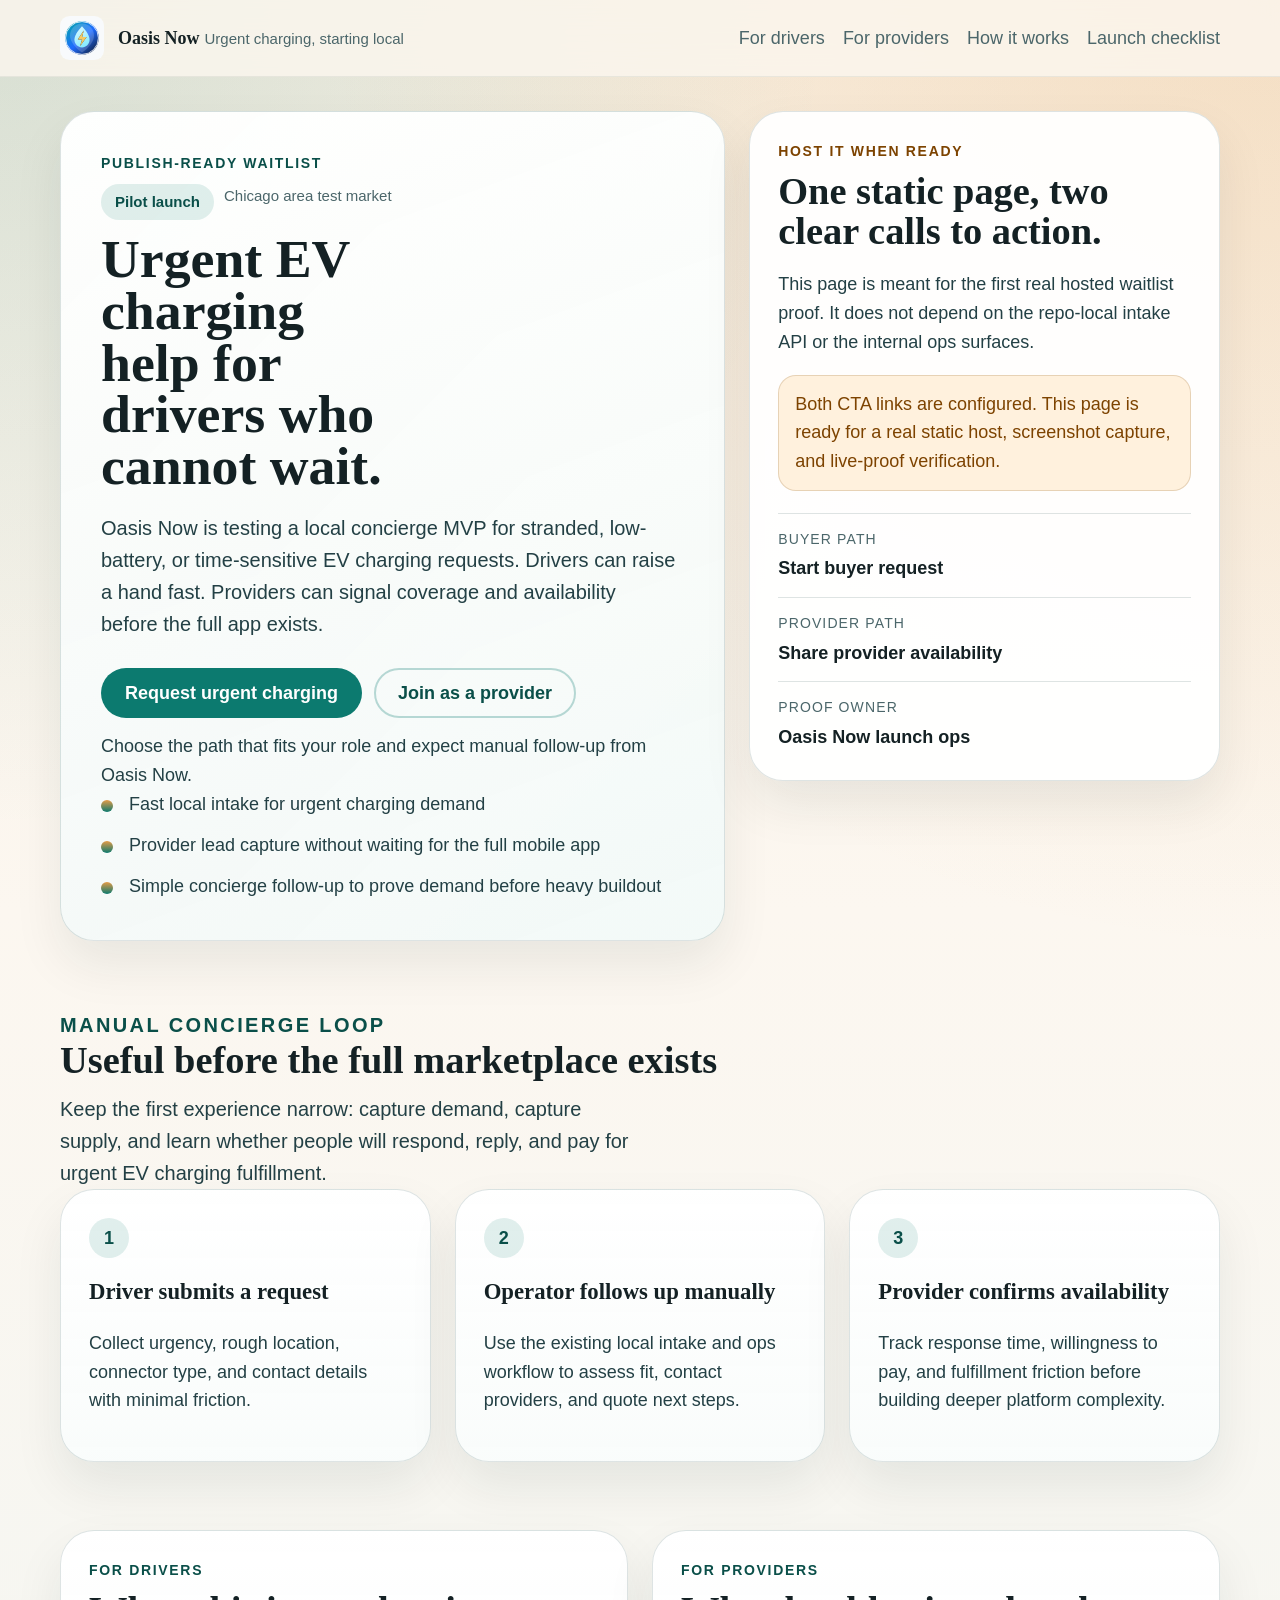
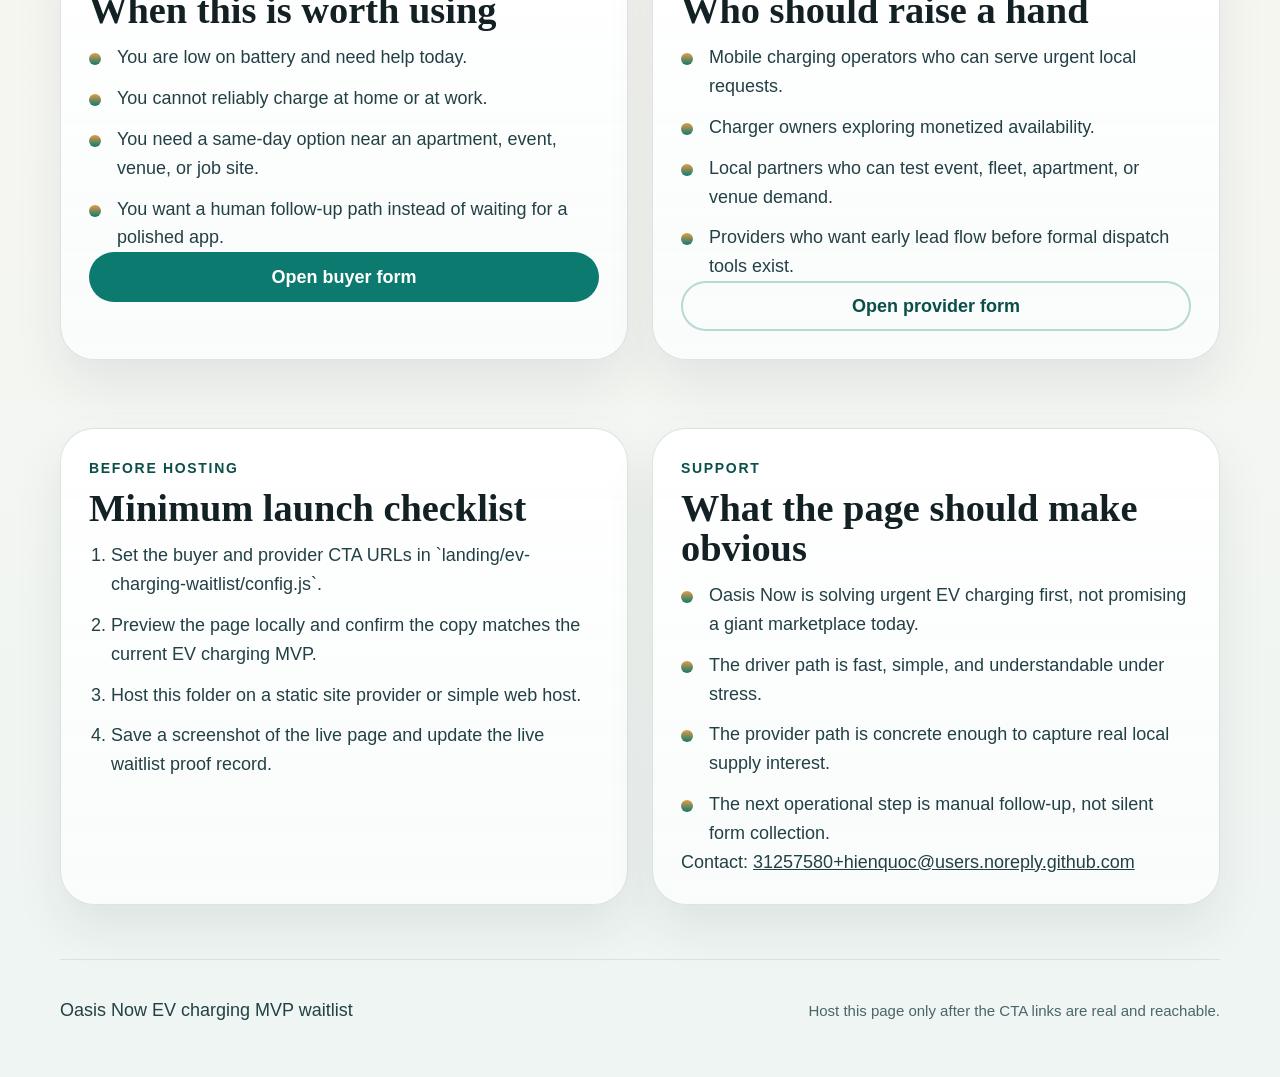
==== landing/ev-charging-waitlist/index.html @ 2e709732 "Publish temporary Oasis Now waitlist" ====
<!doctype html>
<html lang="en">
  <head>
    <meta charset="utf-8">
    <meta name="viewport" content="width=device-width, initial-scale=1">
    <title>Oasis Now | Urgent EV Charging Waitlist</title>
    <meta
      name="description"
      content="Static EV charging waitlist landing page for Oasis Now buyer demand and provider lead capture."
    >
    <link rel="stylesheet" href="./styles.css">
    <script src="./config.js"></script>
  </head>
  <body>
    <a class="skip-link" href="#main">Skip to content</a>
    <header class="site-header">
      <div class="container topbar">
        <a class="brand" href="#hero" aria-label="Oasis Now home">
          <img
            src="../../assets/brand/oasis-now-logo.svg"
            alt="Oasis Now"
            width="44"
            height="44"
          >
          <div>
            <strong>Oasis Now</strong>
            <span>Urgent charging, starting local</span>
          </div>
        </a>
        <nav class="topnav" aria-label="Primary">
          <a href="#buyers">For drivers</a>
          <a href="#providers">For providers</a>
          <a href="#how-it-works">How it works</a>
          <a href="#launch-checklist">Launch checklist</a>
        </nav>
      </div>
    </header>

    <main id="main">
      <section class="hero" id="hero">
        <div class="container hero-grid">
          <div class="hero-copy">
            <p class="eyebrow">Publish-ready waitlist</p>
            <div class="status-row">
              <span class="status-pill" data-config-text="pageModeLabel">Draft mode</span>
              <span class="status-note" data-config-text="marketLabel">Your launch market</span>
            </div>
            <h1>Urgent EV charging help for drivers who cannot wait.</h1>
            <p class="lede">
              Oasis Now is testing a local concierge MVP for stranded, low-battery,
              or time-sensitive EV charging requests. Drivers can raise a hand fast.
              Providers can signal coverage and availability before the full app exists.
            </p>
            <div class="hero-actions">
              <a class="button primary" data-config-link="buyerCtaUrl" href="#launch-checklist">
                Request urgent charging
              </a>
              <a class="button secondary" data-config-link="providerCtaUrl" href="#launch-checklist">
                Join as a provider
              </a>
            </div>
            <p class="helper" data-config-text="ctaHelper">
              Add buyer and provider links in `config.js` before hosting this page.
            </p>
            <ul class="signal-list" aria-label="Launch value">
              <li>Fast local intake for urgent charging demand</li>
              <li>Provider lead capture without waiting for the full mobile app</li>
              <li>Simple concierge follow-up to prove demand before heavy buildout</li>
            </ul>
          </div>

          <aside class="hero-panel" aria-label="Launch readiness">
            <p class="panel-label">Host it when ready</p>
            <h2>One static page, two clear calls to action.</h2>
            <p>
              This page is meant for the first real hosted waitlist proof. It does
              not depend on the repo-local intake API or the internal ops surfaces.
            </p>
            <div class="notice" data-config-status></div>
            <dl class="mini-stats">
              <div>
                <dt>Buyer path</dt>
                <dd data-config-text="buyerCtaLabel">External buyer waitlist or request form</dd>
              </div>
              <div>
                <dt>Provider path</dt>
                <dd data-config-text="providerCtaLabel">External provider interest form</dd>
              </div>
              <div>
                <dt>Proof owner</dt>
                <dd data-config-text="ownerLabel">Set owner and evidence after hosting</dd>
              </div>
            </dl>
          </aside>
        </div>
      </section>

      <section class="story-band" id="how-it-works">
        <div class="container">
          <div class="section-heading">
            <p class="eyebrow">Manual concierge loop</p>
            <h2>Useful before the full marketplace exists</h2>
            <p>
              Keep the first experience narrow: capture demand, capture supply,
              and learn whether people will respond, reply, and pay for urgent
              EV charging fulfillment.
            </p>
          </div>
          <div class="card-grid">
            <article class="story-card">
              <span class="step">1</span>
              <h3>Driver submits a request</h3>
              <p>Collect urgency, rough location, connector type, and contact details with minimal friction.</p>
            </article>
            <article class="story-card">
              <span class="step">2</span>
              <h3>Operator follows up manually</h3>
              <p>Use the existing local intake and ops workflow to assess fit, contact providers, and quote next steps.</p>
            </article>
            <article class="story-card">
              <span class="step">3</span>
              <h3>Provider confirms availability</h3>
              <p>Track response time, willingness to pay, and fulfillment friction before building deeper platform complexity.</p>
            </article>
          </div>
        </div>
      </section>

      <section class="audience-shell">
        <div class="container audience-grid">
          <article class="audience-card" id="buyers">
            <p class="eyebrow">For drivers</p>
            <h2>When this is worth using</h2>
            <ul class="check-list">
              <li>You are low on battery and need help today.</li>
              <li>You cannot reliably charge at home or at work.</li>
              <li>You need a same-day option near an apartment, event, venue, or job site.</li>
              <li>You want a human follow-up path instead of waiting for a polished app.</li>
            </ul>
            <a class="button primary wide-button" data-config-link="buyerCtaUrl" href="#launch-checklist">
              Open buyer form
            </a>
          </article>

          <article class="audience-card" id="providers">
            <p class="eyebrow">For providers</p>
            <h2>Who should raise a hand</h2>
            <ul class="check-list">
              <li>Mobile charging operators who can serve urgent local requests.</li>
              <li>Charger owners exploring monetized availability.</li>
              <li>Local partners who can test event, fleet, apartment, or venue demand.</li>
              <li>Providers who want early lead flow before formal dispatch tools exist.</li>
            </ul>
            <a class="button secondary wide-button" data-config-link="providerCtaUrl" href="#launch-checklist">
              Open provider form
            </a>
          </article>
        </div>
      </section>

      <section class="proof-shell" id="launch-checklist">
        <div class="container proof-grid">
          <div class="proof-card">
            <p class="eyebrow">Before hosting</p>
            <h2>Minimum launch checklist</h2>
            <ol class="ordered-list">
              <li>Set the buyer and provider CTA URLs in `landing/ev-charging-waitlist/config.js`.</li>
              <li>Preview the page locally and confirm the copy matches the current EV charging MVP.</li>
              <li>Host this folder on a static site provider or simple web host.</li>
              <li>Save a screenshot of the live page and update the live waitlist proof record.</li>
            </ol>
          </div>
          <div class="proof-card">
            <p class="eyebrow">Support</p>
            <h2>What the page should make obvious</h2>
            <ul class="check-list">
              <li>Oasis Now is solving urgent EV charging first, not promising a giant marketplace today.</li>
              <li>The driver path is fast, simple, and understandable under stress.</li>
              <li>The provider path is concrete enough to capture real local supply interest.</li>
              <li>The next operational step is manual follow-up, not silent form collection.</li>
            </ul>
            <p class="support-line">
              Contact:
              <a data-config-mailto data-config-text="supportEmailText" href="mailto:hello@example.com">hello@example.com</a>
            </p>
          </div>
        </div>
      </section>
    </main>

    <footer class="site-footer">
      <div class="container footer-row">
        <p>Oasis Now EV charging MVP waitlist</p>
        <p class="footer-note">Host this page only after the CTA links are real and reachable.</p>
      </div>
    </footer>

    <script src="./app.js"></script>
  </body>
</html>
---- landing/ev-charging-waitlist/styles.css ----
:root {
  --ink-strong: #142124;
  --ink: #234045;
  --ink-soft: #4b666a;
  --paper: #fbf6ee;
  --panel: rgba(255, 255, 255, 0.94);
  --panel-strong: #fffdf9;
  --line: rgba(25, 64, 69, 0.14);
  --brand: #0c7a6f;
  --brand-deep: #0a4f49;
  --accent: #e59b46;
  --accent-soft: #f7dfbf;
  --warning: #7d4300;
  --warning-bg: #fff1dd;
  --shadow: 0 24px 50px rgba(14, 35, 37, 0.08);
  --radius-xl: 34px;
  --radius-lg: 26px;
  --radius-md: 18px;
  --radius-sm: 12px;
}

*,
*::before,
*::after {
  box-sizing: border-box;
}

html {
  scroll-behavior: smooth;
}

body {
  margin: 0;
  color: var(--ink);
  background:
    radial-gradient(circle at top left, rgba(12, 122, 111, 0.14), transparent 28%),
    radial-gradient(circle at top right, rgba(229, 155, 70, 0.2), transparent 32%),
    linear-gradient(180deg, #f8efe2 0%, #fcf7f0 34%, #eef5f3 100%);
  font-family: "Aptos", "Segoe UI", "Helvetica Neue", sans-serif;
  font-size: 18px;
  line-height: 1.6;
}

img {
  max-width: 100%;
}

a {
  color: inherit;
}

button,
input,
select,
textarea {
  font: inherit;
}

.skip-link {
  position: absolute;
  left: 16px;
  top: 16px;
  transform: translateY(-160%);
  padding: 10px 14px;
  border-radius: 999px;
  background: var(--brand-deep);
  color: #fff;
  z-index: 10;
}

.skip-link:focus {
  transform: translateY(0);
}

.site-header {
  position: sticky;
  top: 0;
  z-index: 5;
  backdrop-filter: blur(18px);
  background: rgba(251, 246, 238, 0.84);
  border-bottom: 1px solid rgba(25, 64, 69, 0.08);
}

.container {
  width: min(1160px, calc(100% - 32px));
  margin: 0 auto;
}

.topbar,
.footer-row {
  display: flex;
  align-items: center;
  justify-content: space-between;
  gap: 16px;
}

.topbar {
  padding: 16px 0;
}

.brand {
  display: inline-flex;
  align-items: center;
  gap: 14px;
  text-decoration: none;
}

.brand strong,
h1,
h2,
h3 {
  font-family: "Iowan Old Style", "Palatino Linotype", Georgia, serif;
  color: var(--ink-strong);
}

.brand span,
.footer-note,
.status-note {
  color: var(--ink-soft);
  font-size: 15px;
}

.topnav {
  display: flex;
  flex-wrap: wrap;
  gap: 10px 18px;
}

.topnav a {
  min-height: 44px;
  display: inline-flex;
  align-items: center;
  text-decoration: none;
  color: var(--ink-soft);
}

.hero,
.story-band,
.audience-shell,
.proof-shell {
  padding: 34px 0;
}

.hero-grid,
.card-grid,
.audience-grid,
.proof-grid {
  display: grid;
  gap: 24px;
}

.hero-grid {
  grid-template-columns: 1.3fr 0.92fr;
  align-items: start;
}

.hero-copy,
.hero-panel,
.story-card,
.audience-card,
.proof-card {
  border: 1px solid var(--line);
  box-shadow: var(--shadow);
  border-radius: var(--radius-xl);
  background: var(--panel);
}

.hero-copy {
  padding: 40px;
  background:
    linear-gradient(160deg, rgba(255, 255, 255, 0.97), rgba(243, 249, 247, 0.94)),
    linear-gradient(135deg, rgba(247, 223, 191, 0.18), rgba(12, 122, 111, 0.08));
}

.hero-panel,
.story-card,
.audience-card,
.proof-card {
  padding: 28px;
}

.eyebrow,
.panel-label {
  margin: 0 0 10px;
  font-size: 14px;
  font-weight: 700;
  letter-spacing: 0.12em;
  text-transform: uppercase;
  color: var(--brand-deep);
}

.panel-label {
  color: var(--warning);
}

.status-row {
  display: flex;
  flex-wrap: wrap;
  gap: 10px;
  margin-bottom: 14px;
}

.status-pill {
  display: inline-flex;
  min-height: 36px;
  align-items: center;
  padding: 0 14px;
  border-radius: 999px;
  background: rgba(12, 122, 111, 0.12);
  color: var(--brand-deep);
  font-size: 15px;
  font-weight: 700;
}

h1 {
  margin: 0;
  max-width: 11ch;
  font-size: clamp(2.6rem, 4.2vw, 4.8rem);
  line-height: 0.96;
}

h2 {
  margin: 0 0 12px;
  font-size: clamp(2rem, 3vw, 3rem);
  line-height: 1.04;
}

h3 {
  margin: 0 0 8px;
  font-size: 1.42rem;
}

.lede,
.section-heading p {
  max-width: 36rem;
  font-size: 20px;
}

.section-heading p {
  margin: 0;
}

.hero-actions {
  display: flex;
  flex-wrap: wrap;
  gap: 12px;
  margin: 28px 0 14px;
}

.button {
  display: inline-flex;
  min-height: 50px;
  align-items: center;
  justify-content: center;
  border-radius: 999px;
  border: 2px solid transparent;
  padding: 0 22px;
  font-weight: 700;
  text-align: center;
  text-decoration: none;
  transition: transform 140ms ease, background-color 140ms ease, border-color 140ms ease;
}

.button:hover,
.button:focus-visible {
  transform: translateY(-1px);
}

.button.primary {
  background: var(--brand);
  color: #fff;
}

.button.primary:hover,
.button.primary:focus-visible {
  background: var(--brand-deep);
}

.button.secondary {
  background: transparent;
  border-color: rgba(12, 122, 111, 0.28);
  color: var(--brand-deep);
}

.button.secondary:hover,
.button.secondary:focus-visible {
  border-color: rgba(10, 79, 73, 0.54);
  background: rgba(12, 122, 111, 0.06);
}

.button[aria-disabled="true"] {
  opacity: 0.55;
  pointer-events: none;
}

.wide-button {
  width: 100%;
}

.helper,
.support-line {
  margin: 0;
}

.signal-list,
.check-list,
.ordered-list,
.mini-stats {
  margin: 0;
  padding: 0;
}

.signal-list,
.check-list,
.ordered-list {
  display: grid;
  gap: 12px;
}

.signal-list,
.check-list {
  list-style: none;
}

.signal-list li,
.check-list li {
  position: relative;
  padding-left: 28px;
}

.signal-list li::before,
.check-list li::before {
  content: "";
  position: absolute;
  left: 0;
  top: 0.55em;
  width: 12px;
  height: 12px;
  border-radius: 999px;
  background: linear-gradient(180deg, var(--accent), var(--brand));
}

.ordered-list {
  padding-left: 22px;
}

.notice {
  min-height: 56px;
  margin: 18px 0 22px;
  padding: 14px 16px;
  border-radius: var(--radius-md);
  border: 1px solid rgba(125, 67, 0, 0.18);
  background: var(--warning-bg);
  color: var(--warning);
}

.mini-stats {
  display: grid;
  gap: 14px;
}

.mini-stats div {
  padding-top: 14px;
  border-top: 1px solid var(--line);
}

.mini-stats dt {
  margin-bottom: 4px;
  color: var(--ink-soft);
  font-size: 14px;
  text-transform: uppercase;
  letter-spacing: 0.08em;
}

.mini-stats dd {
  margin: 0;
  color: var(--ink-strong);
  font-weight: 600;
}

.card-grid,
.audience-grid,
.proof-grid {
  grid-template-columns: repeat(3, minmax(0, 1fr));
}

.audience-grid,
.proof-grid {
  grid-template-columns: repeat(2, minmax(0, 1fr));
}

.story-card,
.audience-card,
.proof-card {
  background: linear-gradient(180deg, rgba(255, 255, 255, 0.98), rgba(249, 252, 251, 0.94));
}

.step {
  display: inline-flex;
  width: 40px;
  height: 40px;
  align-items: center;
  justify-content: center;
  border-radius: 999px;
  margin-bottom: 16px;
  background: rgba(12, 122, 111, 0.12);
  color: var(--brand-deep);
  font-weight: 800;
}

.site-footer {
  padding: 20px 0 34px;
}

.footer-row {
  border-top: 1px solid rgba(25, 64, 69, 0.1);
  padding-top: 18px;
}

@media (max-width: 980px) {
  .hero-grid,
  .card-grid,
  .audience-grid,
  .proof-grid {
    grid-template-columns: 1fr;
  }

  .hero-copy {
    padding: 32px 24px;
  }
}

@media (max-width: 720px) {
  body {
    font-size: 17px;
  }

  .topbar,
  .footer-row {
    align-items: flex-start;
    flex-direction: column;
  }

  .hero,
  .story-band,
  .audience-shell,
  .proof-shell {
    padding: 24px 0;
  }

  h1 {
    font-size: clamp(2.3rem, 9vw, 3.4rem);
  }

  h2 {
    font-size: clamp(1.8rem, 7vw, 2.5rem);
  }

  .lede,
  .section-heading p {
    font-size: 18px;
  }

  .button,
  .topnav a {
    width: 100%;
  }
}

@media (prefers-reduced-motion: reduce) {
  html {
    scroll-behavior: auto;
  }

  .button {
    transition: none;
  }
}
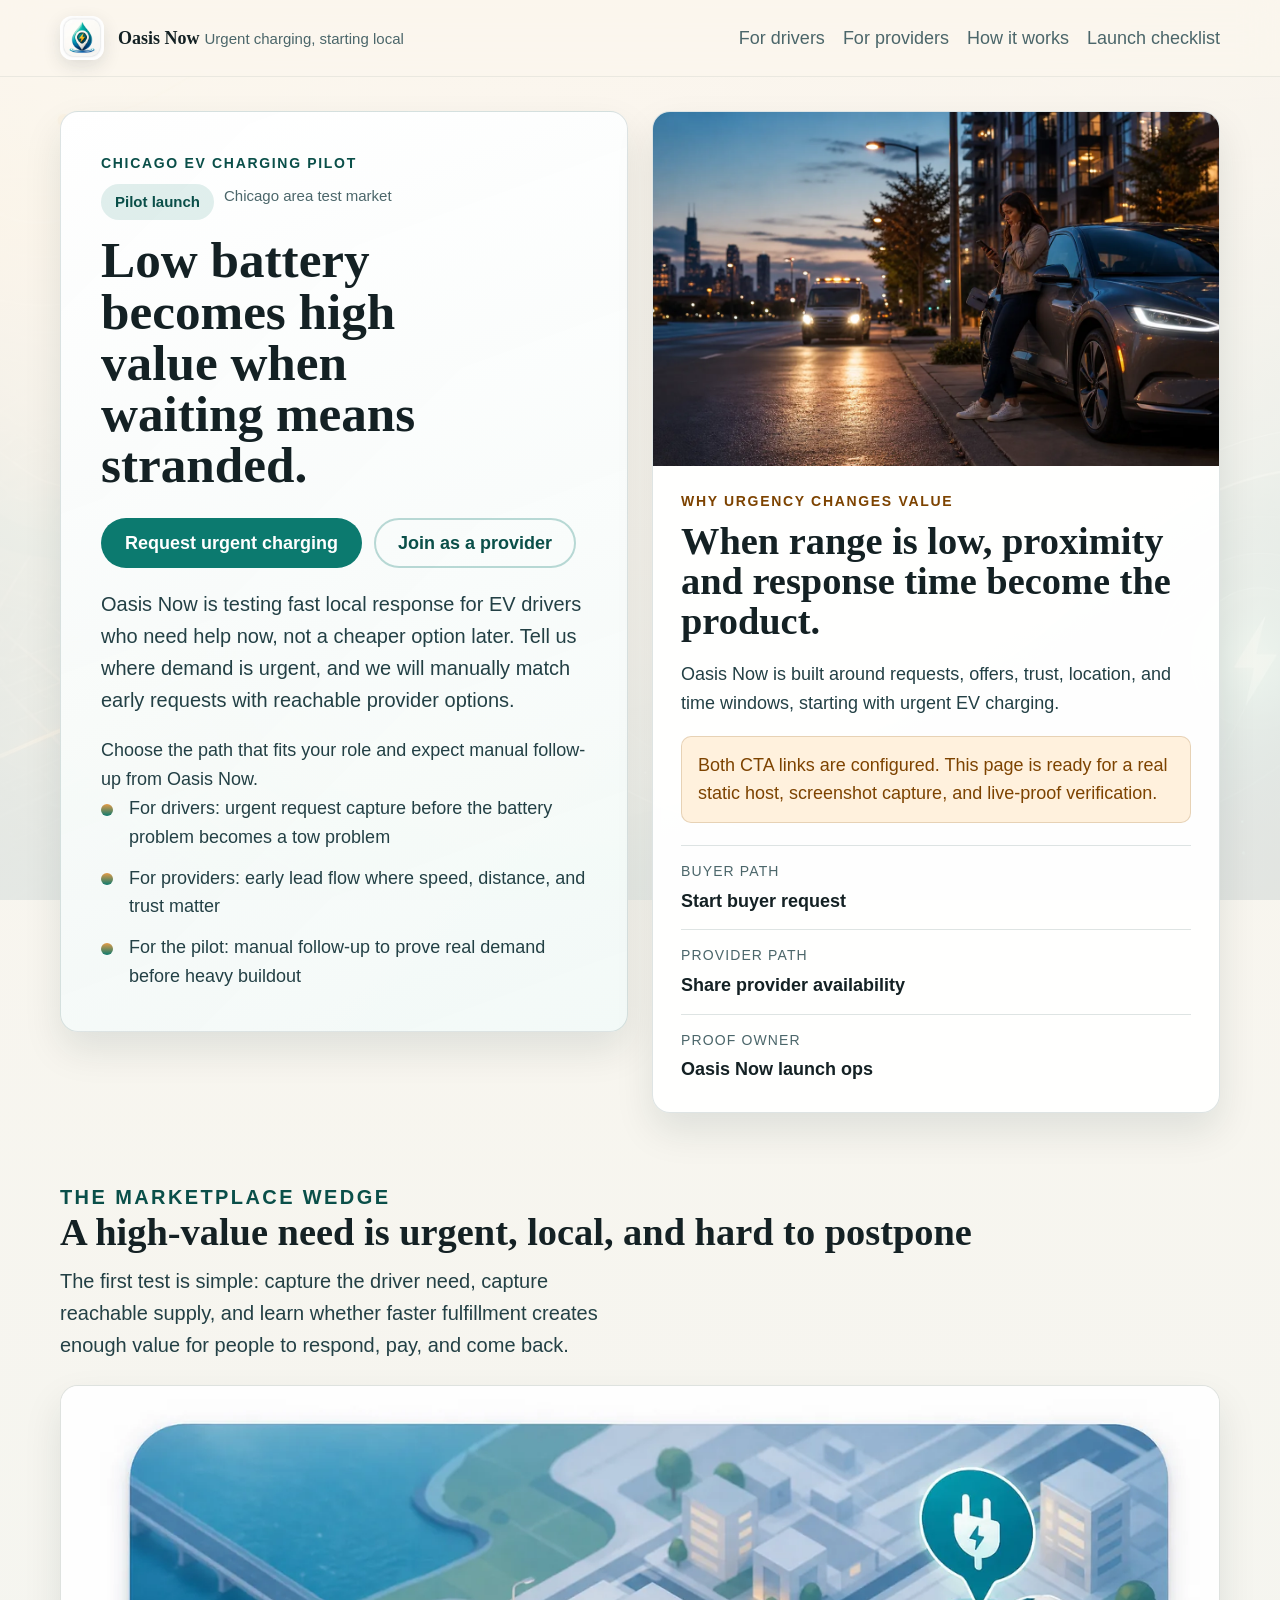
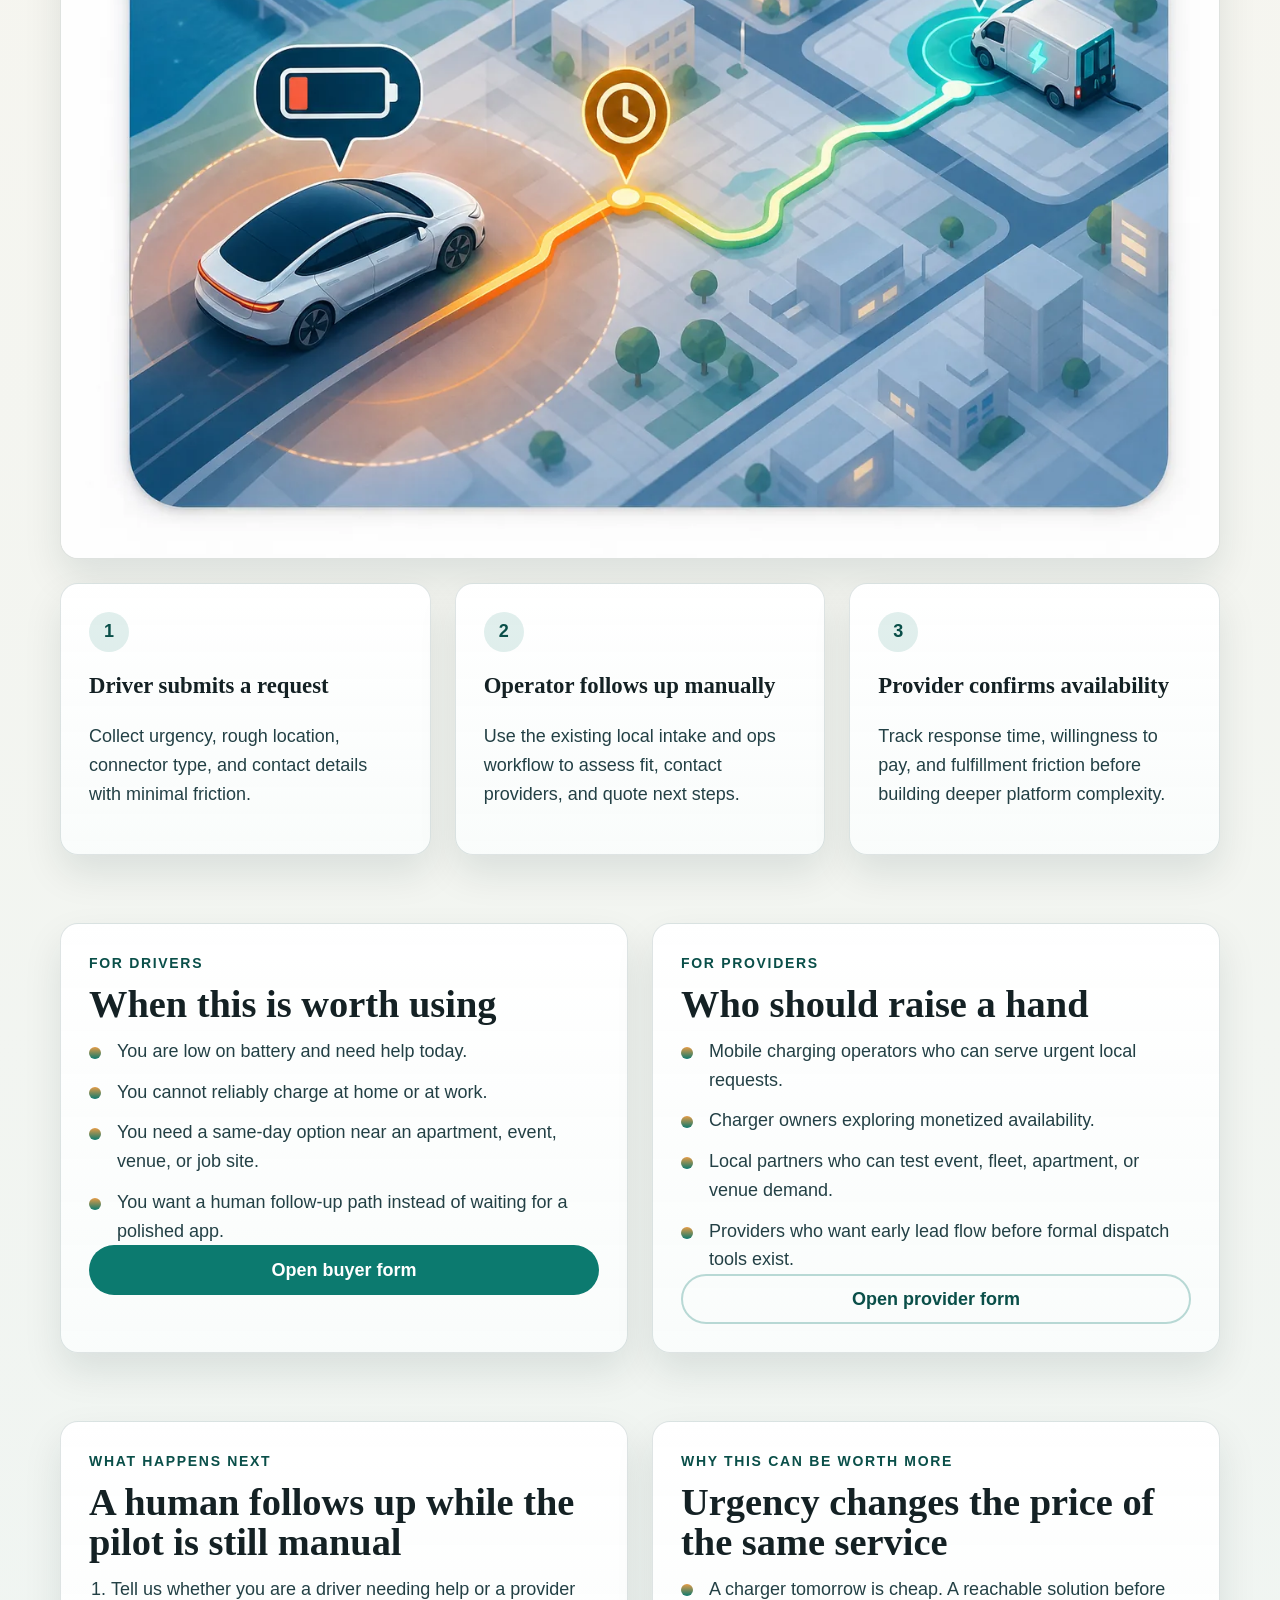
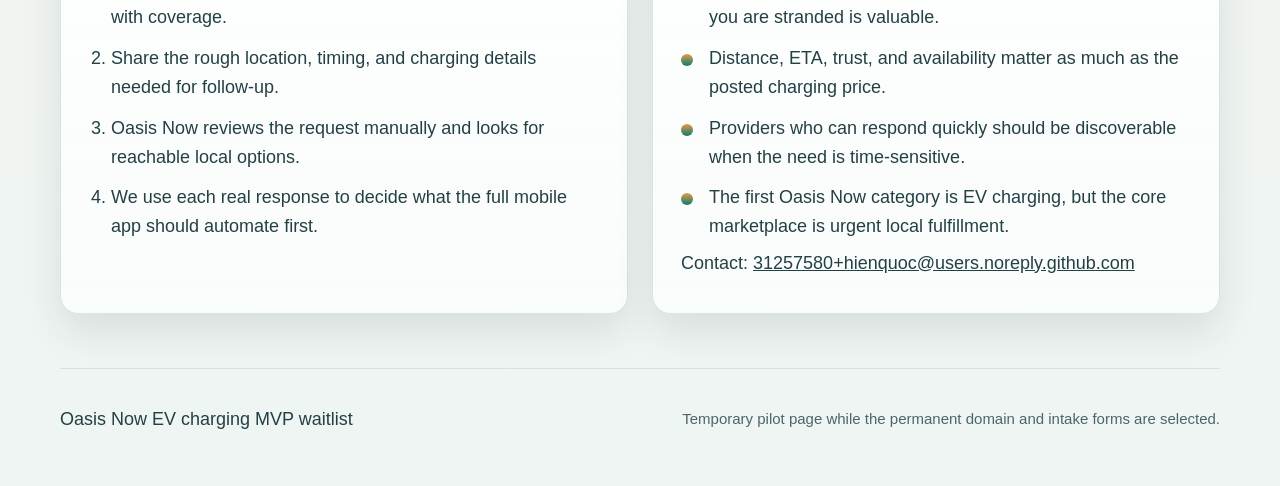
==== commit 2f4969ea: "Improve waitlist visual design and mobile UX" ====
--- a/landing/ev-charging-waitlist/index.html
+++ b/landing/ev-charging-waitlist/index.html
@@ -17,7 +17,7 @@
       <div class="container topbar">
         <a class="brand" href="#hero" aria-label="Oasis Now home">
           <img
-            src="../../assets/brand/oasis-now-logo.svg"
+            src="../../assets/waitlist/oasis-now-trust-mark.webp"
             alt="Oasis Now"
             width="44"
             height="44"
@@ -40,17 +40,20 @@
       <section class="hero" id="hero">
         <div class="container hero-grid">
           <div class="hero-copy">
-            <p class="eyebrow">Publish-ready waitlist</p>
+            <p class="eyebrow">Chicago EV charging pilot</p>
             <div class="status-row">
               <span class="status-pill" data-config-text="pageModeLabel">Draft mode</span>
               <span class="status-note" data-config-text="marketLabel">Your launch market</span>
             </div>
-            <h1>Urgent EV charging help for drivers who cannot wait.</h1>
-            <p class="lede">
-              Oasis Now is testing a local concierge MVP for stranded, low-battery,
-              or time-sensitive EV charging requests. Drivers can raise a hand fast.
-              Providers can signal coverage and availability before the full app exists.
-            </p>
+            <figure class="mobile-hero-visual">
+              <img
+                src="../../assets/waitlist/urgent-ev-hero.webp"
+                alt="EV driver near a low-battery vehicle as mobile charging help approaches at dusk"
+                width="1600"
+                height="800"
+              >
+            </figure>
+            <h1>Low battery becomes high value when waiting means stranded.</h1>
             <div class="hero-actions">
               <a class="button primary" data-config-link="buyerCtaUrl" href="#launch-checklist">
                 Request urgent charging
@@ -59,22 +62,34 @@
                 Join as a provider
               </a>
             </div>
+            <p class="lede">
+              Oasis Now is testing fast local response for EV drivers who need help
+              now, not a cheaper option later. Tell us where demand is urgent, and
+              we will manually match early requests with reachable provider options.
+            </p>
             <p class="helper" data-config-text="ctaHelper">
               Add buyer and provider links in `config.js` before hosting this page.
             </p>
             <ul class="signal-list" aria-label="Launch value">
-              <li>Fast local intake for urgent charging demand</li>
-              <li>Provider lead capture without waiting for the full mobile app</li>
-              <li>Simple concierge follow-up to prove demand before heavy buildout</li>
-            </ul>
-          </div>
-
-          <aside class="hero-panel" aria-label="Launch readiness">
-            <p class="panel-label">Host it when ready</p>
-            <h2>One static page, two clear calls to action.</h2>
+              <li>For drivers: urgent request capture before the battery problem becomes a tow problem</li>
+              <li>For providers: early lead flow where speed, distance, and trust matter</li>
+              <li>For the pilot: manual follow-up to prove real demand before heavy buildout</li>
+            </ul>
+          </div>
+
+          <aside class="hero-panel visual-panel" aria-label="Urgent EV charging help">
+            <img
+              class="hero-image"
+              src="../../assets/waitlist/urgent-ev-hero.webp"
+              alt="EV driver near a low-battery vehicle as mobile charging help approaches at dusk"
+              width="1600"
+              height="800"
+            >
+            <p class="panel-label">Why urgency changes value</p>
+            <h2>When range is low, proximity and response time become the product.</h2>
             <p>
-              This page is meant for the first real hosted waitlist proof. It does
-              not depend on the repo-local intake API or the internal ops surfaces.
+              Oasis Now is built around requests, offers, trust, location, and time
+              windows, starting with urgent EV charging.
             </p>
             <div class="notice" data-config-status></div>
             <dl class="mini-stats">
@@ -98,14 +113,23 @@
       <section class="story-band" id="how-it-works">
         <div class="container">
           <div class="section-heading">
-            <p class="eyebrow">Manual concierge loop</p>
-            <h2>Useful before the full marketplace exists</h2>
+            <p class="eyebrow">The marketplace wedge</p>
+            <h2>A high-value need is urgent, local, and hard to postpone</h2>
             <p>
-              Keep the first experience narrow: capture demand, capture supply,
-              and learn whether people will respond, reply, and pay for urgent
-              EV charging fulfillment.
-            </p>
-          </div>
+              The first test is simple: capture the driver need, capture reachable
+              supply, and learn whether faster fulfillment creates enough value for
+              people to respond, pay, and come back.
+            </p>
+          </div>
+          <figure class="concept-visual">
+            <img
+              src="../../assets/waitlist/high-value-need-visual.webp"
+              alt="Map-style illustration showing a low-battery EV, a nearby helper, and a short urgent route"
+              width="1400"
+              height="933"
+              loading="lazy"
+            >
+          </figure>
           <div class="card-grid">
             <article class="story-card">
               <span class="step">1</span>
@@ -161,23 +185,23 @@
       <section class="proof-shell" id="launch-checklist">
         <div class="container proof-grid">
           <div class="proof-card">
-            <p class="eyebrow">Before hosting</p>
-            <h2>Minimum launch checklist</h2>
+            <p class="eyebrow">What happens next</p>
+            <h2>A human follows up while the pilot is still manual</h2>
             <ol class="ordered-list">
-              <li>Set the buyer and provider CTA URLs in `landing/ev-charging-waitlist/config.js`.</li>
-              <li>Preview the page locally and confirm the copy matches the current EV charging MVP.</li>
-              <li>Host this folder on a static site provider or simple web host.</li>
-              <li>Save a screenshot of the live page and update the live waitlist proof record.</li>
+              <li>Tell us whether you are a driver needing help or a provider with coverage.</li>
+              <li>Share the rough location, timing, and charging details needed for follow-up.</li>
+              <li>Oasis Now reviews the request manually and looks for reachable local options.</li>
+              <li>We use each real response to decide what the full mobile app should automate first.</li>
             </ol>
           </div>
           <div class="proof-card">
-            <p class="eyebrow">Support</p>
-            <h2>What the page should make obvious</h2>
+            <p class="eyebrow">Why this can be worth more</p>
+            <h2>Urgency changes the price of the same service</h2>
             <ul class="check-list">
-              <li>Oasis Now is solving urgent EV charging first, not promising a giant marketplace today.</li>
-              <li>The driver path is fast, simple, and understandable under stress.</li>
-              <li>The provider path is concrete enough to capture real local supply interest.</li>
-              <li>The next operational step is manual follow-up, not silent form collection.</li>
+              <li>A charger tomorrow is cheap. A reachable solution before you are stranded is valuable.</li>
+              <li>Distance, ETA, trust, and availability matter as much as the posted charging price.</li>
+              <li>Providers who can respond quickly should be discoverable when the need is time-sensitive.</li>
+              <li>The first Oasis Now category is EV charging, but the core marketplace is urgent local fulfillment.</li>
             </ul>
             <p class="support-line">
               Contact:
@@ -191,7 +215,7 @@
     <footer class="site-footer">
       <div class="container footer-row">
         <p>Oasis Now EV charging MVP waitlist</p>
-        <p class="footer-note">Host this page only after the CTA links are real and reachable.</p>
+        <p class="footer-note">Temporary pilot page while the permanent domain and intake forms are selected.</p>
       </div>
     </footer>
 
--- a/landing/ev-charging-waitlist/styles.css
+++ b/landing/ev-charging-waitlist/styles.css
@@ -12,11 +12,11 @@
   --accent-soft: #f7dfbf;
   --warning: #7d4300;
   --warning-bg: #fff1dd;
-  --shadow: 0 24px 50px rgba(14, 35, 37, 0.08);
-  --radius-xl: 34px;
-  --radius-lg: 26px;
-  --radius-md: 18px;
-  --radius-sm: 12px;
+  --shadow: 0 18px 38px rgba(14, 35, 37, 0.1);
+  --radius-xl: 18px;
+  --radius-lg: 14px;
+  --radius-md: 10px;
+  --radius-sm: 8px;
 }
 
 *,
@@ -33,9 +33,9 @@
   margin: 0;
   color: var(--ink);
   background:
-    radial-gradient(circle at top left, rgba(12, 122, 111, 0.14), transparent 28%),
-    radial-gradient(circle at top right, rgba(229, 155, 70, 0.2), transparent 32%),
-    linear-gradient(180deg, #f8efe2 0%, #fcf7f0 34%, #eef5f3 100%);
+    linear-gradient(180deg, rgba(251, 246, 238, 0.9), rgba(238, 245, 243, 0.94)),
+    url("../../assets/waitlist/oasis-now-page-background.webp") center top / cover fixed,
+    #f7f1e8;
   font-family: "Aptos", "Segoe UI", "Helvetica Neue", sans-serif;
   font-size: 18px;
   line-height: 1.6;
@@ -43,6 +43,7 @@
 
 img {
   max-width: 100%;
+  height: auto;
 }
 
 a {
@@ -105,6 +106,11 @@
   text-decoration: none;
 }
 
+.brand img {
+  border-radius: 12px;
+  box-shadow: 0 6px 18px rgba(14, 35, 37, 0.12);
+}
+
 .brand strong,
 h1,
 h2,
@@ -150,7 +156,7 @@
 }
 
 .hero-grid {
-  grid-template-columns: 1.3fr 0.92fr;
+  grid-template-columns: 1fr 1fr;
   align-items: start;
 }
 
@@ -179,6 +185,30 @@
   padding: 28px;
 }
 
+.visual-panel {
+  overflow: hidden;
+}
+
+.hero-image,
+.concept-visual img,
+.mobile-hero-visual img {
+  display: block;
+  width: 100%;
+  object-fit: cover;
+}
+
+.hero-image {
+  aspect-ratio: 16 / 10;
+  height: auto;
+  margin: -28px -28px 24px;
+  width: calc(100% + 56px);
+  max-width: none;
+}
+
+.mobile-hero-visual {
+  display: none;
+}
+
 .eyebrow,
 .panel-label {
   margin: 0 0 10px;
@@ -214,9 +244,9 @@
 
 h1 {
   margin: 0;
-  max-width: 11ch;
-  font-size: clamp(2.6rem, 4.2vw, 4.8rem);
-  line-height: 0.96;
+  max-width: 13ch;
+  font-size: clamp(2.45rem, 4vw, 4.35rem);
+  line-height: 1;
 }
 
 h2 {
@@ -238,6 +268,19 @@
 
 .section-heading p {
   margin: 0;
+}
+
+.concept-visual {
+  margin: 24px 0;
+  border: 1px solid var(--line);
+  border-radius: var(--radius-xl);
+  overflow: hidden;
+  box-shadow: var(--shadow);
+  background: var(--panel-strong);
+}
+
+.concept-visual img {
+  aspect-ratio: 3 / 2;
 }
 
 .hero-actions {
@@ -300,6 +343,12 @@
 .helper,
 .support-line {
   margin: 0;
+}
+
+.support-line a {
+  display: inline-flex;
+  min-height: 44px;
+  align-items: center;
 }
 
 .signal-list,
@@ -433,12 +482,43 @@
 @media (max-width: 720px) {
   body {
     font-size: 17px;
-  }
-
-  .topbar,
+    background-attachment: scroll;
+  }
+
   .footer-row {
     align-items: flex-start;
     flex-direction: column;
+  }
+
+  .topbar {
+    align-items: center;
+    flex-direction: row;
+    flex-wrap: wrap;
+    padding: 10px 0;
+  }
+
+  .brand {
+    gap: 10px;
+  }
+
+  .brand span {
+    display: none;
+  }
+
+  .topnav {
+    width: 100%;
+    flex-wrap: nowrap;
+    gap: 8px;
+    overflow-x: auto;
+    padding-bottom: 2px;
+  }
+
+  .topnav a {
+    flex: 0 0 auto;
+    width: auto;
+    min-height: 44px;
+    font-size: 15px;
+    padding-right: 14px;
   }
 
   .hero,
@@ -449,7 +529,9 @@
   }
 
   h1 {
-    font-size: clamp(2.3rem, 9vw, 3.4rem);
+    max-width: 13ch;
+    font-size: clamp(1.72rem, 6.3vw, 2.25rem);
+    line-height: 1.08;
   }
 
   h2 {
@@ -458,12 +540,44 @@
 
   .lede,
   .section-heading p {
-    font-size: 18px;
-  }
-
-  .button,
-  .topnav a {
+    font-size: 17px;
+  }
+
+  .button {
     width: 100%;
+  }
+
+  .hero-actions {
+    margin: 20px 0 14px;
+  }
+
+  .hero-panel,
+  .story-card,
+  .audience-card,
+  .proof-card {
+    padding: 24px;
+  }
+
+  .hero-image {
+    margin: -24px -24px 20px;
+    width: calc(100% + 48px);
+  }
+
+  .hero-grid .visual-panel {
+    display: none;
+  }
+
+  .mobile-hero-visual {
+    display: block;
+    margin: 16px -12px 22px;
+    border-radius: var(--radius-lg);
+    overflow: hidden;
+    box-shadow: 0 14px 30px rgba(14, 35, 37, 0.14);
+  }
+
+  .mobile-hero-visual img {
+    height: clamp(190px, 52vw, 260px);
+    object-position: 72% center;
   }
 }
 
